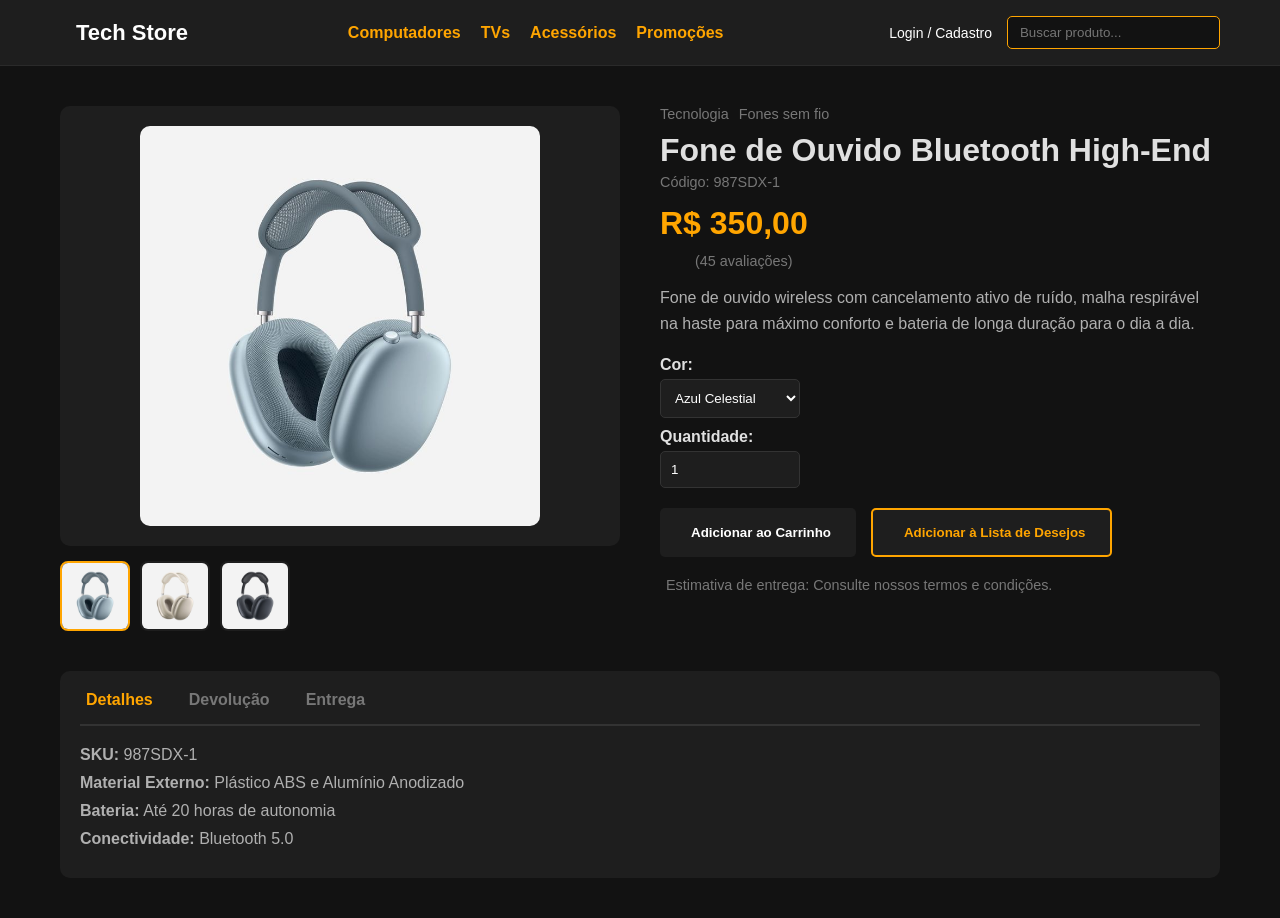
==== pagina-de-produto/index.html @ 5d7f4a59 "Adiciona a estrutura inicial do projeto Portifólio" ====
<!DOCTYPE html>
<html lang="pt-BR">
<head>
  <meta charset="UTF-8">
  <meta name="viewport" content="width=device-width, initial-scale=1.0">
  <title>Tech Store - Fone de Ouvido Bluetooth</title>

  <!-- Biblioteca de Ícones (Font Awesome) -->
  <link rel="stylesheet" href="[suspicious link removed]">
  
  <!-- Estilos Customizados -->
  <link rel="stylesheet" href="css/style.css">
</head>
<body>

  <!-- Cabeçalho / Navegação Superior -->
  <header>
    <div class="top-bar">
      <!-- Logo da Loja -->
      <div class="logo">
        <i class="fas fa-headphones-alt"></i>
        <h1>Tech Store</h1>
      </div>

      <!-- Links de Categorias -->
      <nav class="nav">
        <a href="#">Computadores</a>
        <a href="#">TVs</a>
        <a href="#">Acessórios</a>
        <a href="#">Promoções</a>
      </nav>

      <!-- Busca e Login do Usuário -->
      <div class="user-options">
        <a href="#"><i class="fas fa-user"></i> Login / Cadastro</a>
        <div class="search-box">
          <input type="text" placeholder="Buscar produto...">
          <i class="fas fa-search"></i>
        </div>
      </div>
    </div>
  </header>

  <!-- Conteúdo Principal do Produto -->
  <main class="container">
    <div class="product-details">

      <!-- Galeria de Imagens do Produto -->
      <div class="product-gallery">
        <div class="main-image-container">
          <img id="main-product-img" src="img/fone2.jpg" alt="Fone de Ouvido Bluetooth Azul">
        </div>
        <div class="gallery-thumbnails">
          <img src="img/fone2.jpg" class="active-thumb" data-color="azul" alt="Fone Azul">
          <img src="img/fone3.jpg" data-color="bege" alt="Fone Bege">
          <img src="img/fone1.jpg" data-color="preto" alt="Fone Preto">
        </div>
      </div>

      <!-- Informações do Produto -->
      <div class="product-info">
        <p class="product-path">
          Tecnologia <i class="fas fa-chevron-right"></i> Fones sem fio
        </p>

        <h2 id="product-title">Fone de Ouvido Bluetooth High-End</h2>
        <p class="product-code">Código: 987SDX-1</p>
        
        <p class="price">R$ 350,00</p>

        <!-- Avaliação por Estrelas -->
        <p class="rating">
          <i class="fas fa-star"></i>
          <i class="fas fa-star"></i>
          <i class="fas fa-star"></i>
          <i class="fas fa-star"></i>
          <i class="fas fa-star-half-alt"></i>
          <span>(45 avaliações)</span>
        </p>

        <p class="product-description">
          Fone de ouvido wireless com cancelamento ativo de ruído, malha respirável na haste para máximo conforto e bateria de longa duração para o dia a dia.
        </p>

        <!-- Opções de Seleção de Cor e Quantidade -->
        <div class="product-options">
          <label for="color">Cor:</label>
          <select id="color">
            <option value="azul">Azul Celestial</option>
            <option value="bege">Bege Starlight</option>
            <option value="preto">Preto Space Gray</option>
          </select>

          <label for="quantity">Quantidade:</label>
          <input type="number" id="quantity" value="1" min="1" max="10">
        </div>

        <!-- Botões de Compra e Lista de Desejos -->
        <div class="buttons">
          <button class="add-to-cart">
            <i class="fas fa-shopping-cart"></i> Adicionar ao Carrinho
          </button>
          <button class="add-to-wishlist">
            <i class="fas fa-heart"></i> Adicionar à Lista de Desejos
          </button>
        </div>

        <!-- Frete e Entrega -->
        <p class="delivery">
          <i class="fas fa-truck"></i> Estimativa de entrega: Consulte nossos termos e condições.
        </p>
      </div>

    </div>

    <!-- Abas de Especificações Técnicas -->
    <div class="product-specs">
      <ul class="tabs">
        <li class="tab-item active"><i class="fas fa-info-circle"></i> Detalhes</li>
        <li class="tab-item"><i class="fas fa-undo"></i> Devolução</li>
        <li class="tab-item"><i class="fas fa-shipping-fast"></i> Entrega</li>
      </ul>

      <div class="specs-content">
        <p><strong>SKU:</strong> 987SDX-1</p>
        <p><strong>Material Externo:</strong> Plástico ABS e Alumínio Anodizado</p>
        <p><strong>Bateria:</strong> Até 20 horas de autonomia</p>
        <p><strong>Conectividade:</strong> Bluetooth 5.0</p>
      </div>
    </div>
  </main>

  <script src="js/script.js"></script>
</body>
</html>
---- pagina-de-produto/css/style.css ----
/* Resets e Estilos Globais */
* {
  margin: 0;
  padding: 0;
  box-sizing: border-box;
  font-family: Arial, Helvetica, sans-serif;
}

body {
  background-color: #121212;
  color: #e0e0e0;
}

i {
  margin-right: 6px;
}

/* Header & Barra Superior */
header {
  background-color: #1e1e1e;
  border-bottom: 1px solid #2a2a2a;
}

.top-bar {
  max-width: 1200px;
  margin: 0 auto;
  display: flex;
  align-items: center;
  justify-content: space-between;
  padding: 16px 20px;
}

.logo {
  display: flex;
  align-items: center;
  gap: 10px;
  color: #ffa500;
}

.logo h1 {
  font-size: 22px;
  color: #ffffff;
}

.nav {
  display: flex;
  gap: 20px;
}

.nav a {
  color: #ffa500;
  text-decoration: none;
  font-weight: bold;
  transition: color 0.3s;
}

.nav a:hover {
  color: #e69500;
}

.user-options {
  display: flex;
  align-items: center;
  gap: 15px;
}

.user-options a {
  color: #ffffff;
  text-decoration: none;
  font-size: 14px;
}

.search-box {
  position: relative;
  display: flex;
  align-items: center;
}

.search-box input {
  padding: 8px 12px;
  padding-right: 30px;
  border-radius: 5px;
  border: 1px solid #ffa500;
  background-color: #121212;
  color: #fff;
  outline: none;
}

.search-box i {
  position: absolute;
  right: 8px;
  color: #ffa500;
  margin: 0;
}

/* Container Principal */
.container {
  max-width: 1200px;
  margin: 20px auto;
  padding: 20px;
}

/* Detalhes do Produto */
.product-details {
  display: flex;
  gap: 40px;
}

.product-gallery {
  flex: 1;
}

.main-image-container {
  background-color: #1e1e1e;
  border-radius: 10px;
  padding: 20px;
  display: flex;
  justify-content: center;
  align-items: center;
}

.product-gallery img {
  width: 100%;
  max-width: 400px;
  border-radius: 10px;
  transition: opacity 0.3s ease;
}

.gallery-thumbnails {
  display: flex;
  gap: 10px;
  margin-top: 15px;
}

.gallery-thumbnails img {
  width: 70px;
  height: 70px;
  object-fit: cover;
  border: 2px solid transparent;
  border-radius: 8px;
  cursor: pointer;
  background-color: #1e1e1e;
  transition: border-color 0.3s ease, opacity 0.3s ease;
}

.gallery-thumbnails img:hover,
.gallery-thumbnails img.active-thumb {
  border-color: #ffa500;
}

/* Informações do Lado Direito */
.product-info {
  flex: 1;
}

.product-path {
  font-size: 0.9rem;
  color: #777777;
  margin-bottom: 10px;
}

.product-info h2 {
  font-size: 2rem;
  color: #e0e0e0;
  margin-bottom: 5px;
}

.product-code {
  color: #777777;
  font-size: 0.9rem;
  margin-bottom: 15px;
}

.price {
  font-size: 2rem;
  color: #ffa500;
  font-weight: bold;
  margin-bottom: 10px;
}

.rating {
  color: #81c784;
  margin-bottom: 15px;
}

.rating span {
  color: #777777;
  font-size: 0.9rem;
  margin-left: 5px;
}

.product-description {
  font-size: 1rem;
  line-height: 1.6;
  color: #b0b0b0;
  margin-bottom: 20px;
}

/* Formulário de Opções */
.product-options {
  margin: 20px 0;
}

.product-options label {
  display: block;
  font-weight: bold;
  margin-top: 10px;
  margin-bottom: 5px;
}

.product-options select,
.product-options input {
  width: 140px;
  padding: 10px;
  border: 1px solid #333;
  border-radius: 5px;
  background-color: #1e1e1e;
  color: #fff;
  outline: none;
}

/* Botões */
.buttons {
  display: flex;
  gap: 15px;
  margin-top: 20px;
}

.buttons button {
  padding: 15px 25px;
  border-radius: 5px;
  border: none;
  font-weight: bold;
  cursor: pointer;
  transition: background 0.3s ease, color 0.3s ease;
}

.add-to-cart {
  background-color: #1e1e1e;
  color: #ffffff;
}

.add-to-cart:hover {
  background-color: #388e3c;
}

.add-to-wishlist {
  background-color: #1e1e1e;
  color: #ffa500;
  border: 2px solid #ffa500 !important;
}

.add-to-wishlist:hover {
  background-color: #ffa500;
  color: #121212;
}

.delivery {
  margin-top: 20px;
  color: #777777;
  font-size: 0.9rem;
}

/* Especificações e Abas */
.product-specs {
  margin-top: 40px;
  background-color: #1e1e1e;
  border-radius: 10px;
  padding: 20px;
}

.tabs {
  display: flex;
  gap: 30px;
  list-style: none;
  border-bottom: 2px solid #333;
  padding-bottom: 15px;
  margin-bottom: 20px;
}

.tabs li {
  font-weight: bold;
  color: #777777;
  cursor: pointer;
  transition: color 0.3s ease;
}

.tabs li.active,
.tabs li:hover {
  color: #ffa500;
}

.specs-content p {
  color: #b0b0b0;
  font-size: 1rem;
  margin: 10px 0;
}

/* Responsividade (Media Queries) */
@media (max-width: 1024px) {
  .top-bar {
    flex-direction: column;
    gap: 15px;
    padding: 20px;
  }

  .product-details {
    flex-direction: column;
  }
}

@media (max-width: 425px) {
  .buttons {
    flex-direction: column;
  }

  .tabs {
    font-size: 0.85rem;
    gap: 15px;
  }
}
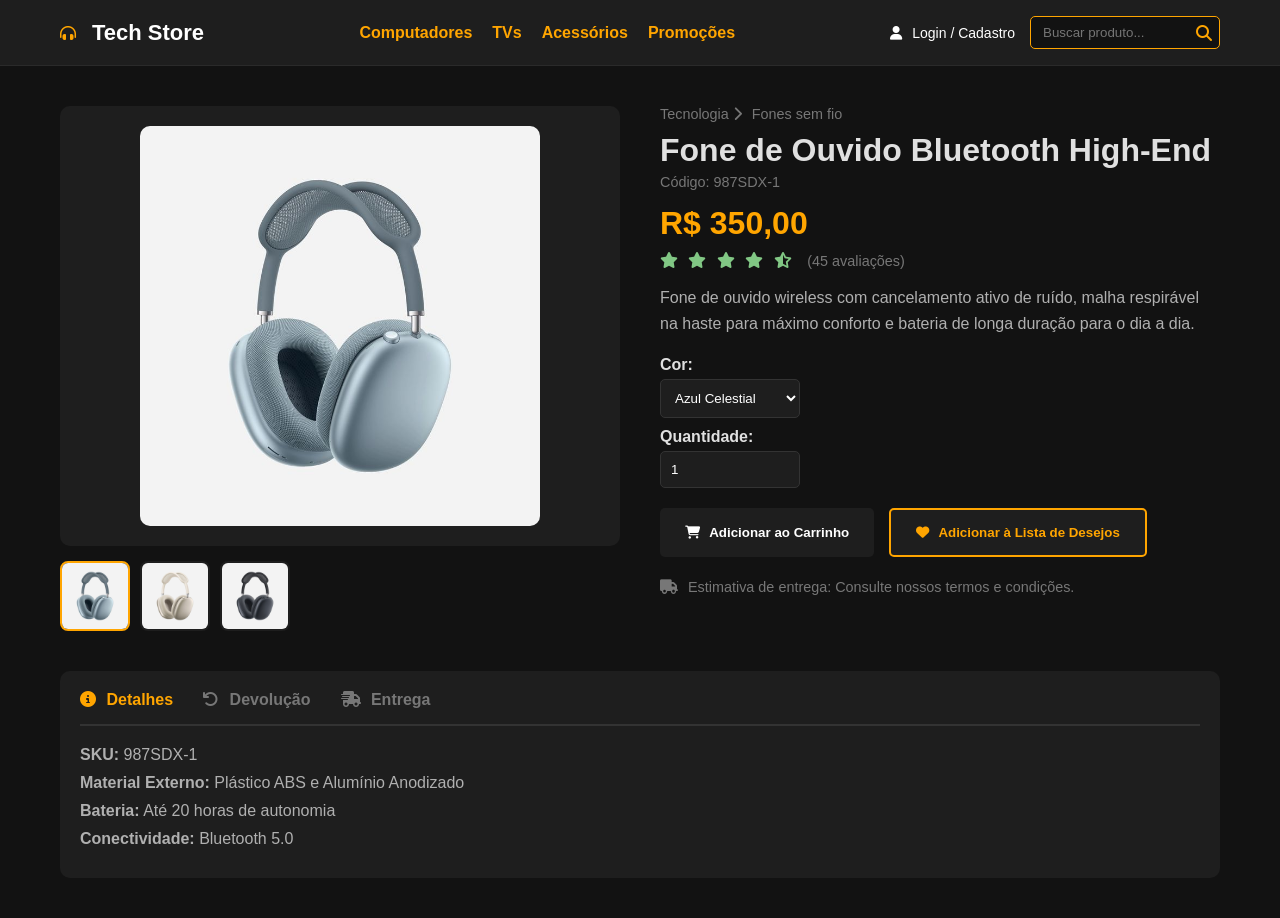
==== commit 76f9e07d: "Melhora responsividade da página de produto" ====
--- a/pagina-de-produto/index.html
+++ b/pagina-de-produto/index.html
@@ -1,135 +1,229 @@
 <!DOCTYPE html>
 <html lang="pt-BR">
+
 <head>
-  <meta charset="UTF-8">
-  <meta name="viewport" content="width=device-width, initial-scale=1.0">
-  <title>Tech Store - Fone de Ouvido Bluetooth</title>
-
-  <!-- Biblioteca de Ícones (Font Awesome) -->
-  <link rel="stylesheet" href="[suspicious link removed]">
-  
-  <!-- Estilos Customizados -->
-  <link rel="stylesheet" href="css/style.css">
+    <meta charset="UTF-8">
+    <meta name="viewport" content="width=device-width, initial-scale=1.0">
+
+    <title>Tech Store - Fone de Ouvido Bluetooth</title>
+
+    <!-- Biblioteca de Ícones (Font Awesome) -->
+    <link rel="stylesheet" href="https://cdnjs.cloudflare.com/ajax/libs/font-awesome/6.5.1/css/all.min.css">
+
+    <!-- Estilos Customizados -->
+    <link rel="stylesheet" href="css/style.css">
 </head>
+
 <body>
 
-  <!-- Cabeçalho / Navegação Superior -->
-  <header>
-    <div class="top-bar">
-      <!-- Logo da Loja -->
-      <div class="logo">
-        <i class="fas fa-headphones-alt"></i>
-        <h1>Tech Store</h1>
-      </div>
-
-      <!-- Links de Categorias -->
-      <nav class="nav">
-        <a href="#">Computadores</a>
-        <a href="#">TVs</a>
-        <a href="#">Acessórios</a>
-        <a href="#">Promoções</a>
-      </nav>
-
-      <!-- Busca e Login do Usuário -->
-      <div class="user-options">
-        <a href="#"><i class="fas fa-user"></i> Login / Cadastro</a>
-        <div class="search-box">
-          <input type="text" placeholder="Buscar produto...">
-          <i class="fas fa-search"></i>
+    <!-- Cabeçalho / Navegação Superior -->
+    <header>
+        <div class="top-bar">
+
+            <!-- Logo da Loja -->
+            <div class="logo">
+                <i class="fas fa-headphones-alt"></i>
+                <h1>Tech Store</h1>
+            </div>
+
+            <!-- Links de Categorias -->
+            <nav class="nav">
+                <a href="#">Computadores</a>
+                <a href="#">TVs</a>
+                <a href="#">Acessórios</a>
+                <a href="#">Promoções</a>
+            </nav>
+
+            <!-- Busca e Login do Usuário -->
+            <div class="user-options">
+                <a href="#">
+                    <i class="fas fa-user"></i>
+                    Login / Cadastro
+                </a>
+
+                <div class="search-box">
+                    <input type="text" placeholder="Buscar produto...">
+                    <i class="fas fa-search"></i>
+                </div>
+            </div>
+
         </div>
-      </div>
-    </div>
-  </header>
-
-  <!-- Conteúdo Principal do Produto -->
-  <main class="container">
-    <div class="product-details">
-
-      <!-- Galeria de Imagens do Produto -->
-      <div class="product-gallery">
-        <div class="main-image-container">
-          <img id="main-product-img" src="img/fone2.jpg" alt="Fone de Ouvido Bluetooth Azul">
+    </header>
+
+    <!-- Conteúdo Principal do Produto -->
+    <main class="container">
+
+        <div class="product-details">
+
+            <!-- Galeria de Imagens do Produto -->
+            <div class="product-gallery">
+
+                <div class="main-image-container">
+                    <img
+                        id="main-product-img"
+                        src="img/fone2.jpg"
+                        alt="Fone de Ouvido Bluetooth Azul"
+                    >
+                </div>
+
+                <div class="gallery-thumbnails">
+                    <img
+                        src="img/fone2.jpg"
+                        class="active-thumb"
+                        data-color="azul"
+                        alt="Fone Azul"
+                    >
+
+                    <img
+                        src="img/fone3.jpg"
+                        data-color="bege"
+                        alt="Fone Bege"
+                    >
+
+                    <img
+                        src="img/fone1.jpg"
+                        data-color="preto"
+                        alt="Fone Preto"
+                    >
+                </div>
+
+            </div>
+
+            <!-- Informações do Produto -->
+            <div class="product-info">
+
+                <p class="product-path">
+                    Tecnologia
+                    <i class="fas fa-chevron-right"></i>
+                    Fones sem fio
+                </p>
+
+                <h2 id="product-title">
+                    Fone de Ouvido Bluetooth High-End
+                </h2>
+
+                <p class="product-code">
+                    Código: 987SDX-1
+                </p>
+
+                <p class="price">R$ 350,00</p>
+
+                <!-- Avaliação por Estrelas -->
+                <p class="rating">
+                    <i class="fas fa-star"></i>
+                    <i class="fas fa-star"></i>
+                    <i class="fas fa-star"></i>
+                    <i class="fas fa-star"></i>
+                    <i class="fas fa-star-half-alt"></i>
+
+                    <span>(45 avaliações)</span>
+                </p>
+
+                <p class="product-description">
+                    Fone de ouvido wireless com cancelamento ativo de ruído,
+                    malha respirável na haste para máximo conforto e bateria
+                    de longa duração para o dia a dia.
+                </p>
+
+                <!-- Opções de Seleção de Cor e Quantidade -->
+                <div class="product-options">
+
+                    <label for="color">Cor:</label>
+
+                    <select id="color">
+                        <option value="azul">Azul Celestial</option>
+                        <option value="bege">Bege Starlight</option>
+                        <option value="preto">Preto Space Gray</option>
+                    </select>
+
+                    <label for="quantity">Quantidade:</label>
+
+                    <input
+                        type="number"
+                        id="quantity"
+                        value="1"
+                        min="1"
+                        max="10"
+                    >
+
+                </div>
+
+                <!-- Botões de Compra e Lista de Desejos -->
+                <div class="buttons">
+
+                    <button class="add-to-cart">
+                        <i class="fas fa-shopping-cart"></i>
+                        Adicionar ao Carrinho
+                    </button>
+
+                    <button class="add-to-wishlist">
+                        <i class="fas fa-heart"></i>
+                        Adicionar à Lista de Desejos
+                    </button>
+
+                </div>
+
+                <!-- Frete e Entrega -->
+                <p class="delivery">
+                    <i class="fas fa-truck"></i>
+                    Estimativa de entrega: Consulte nossos termos e condições.
+                </p>
+
+            </div>
+
         </div>
-        <div class="gallery-thumbnails">
-          <img src="img/fone2.jpg" class="active-thumb" data-color="azul" alt="Fone Azul">
-          <img src="img/fone3.jpg" data-color="bege" alt="Fone Bege">
-          <img src="img/fone1.jpg" data-color="preto" alt="Fone Preto">
+
+        <!-- Abas de Especificações Técnicas -->
+        <div class="product-specs">
+
+            <ul class="tabs">
+
+                <li class="tab-item active">
+                    <i class="fas fa-info-circle"></i>
+                    Detalhes
+                </li>
+
+                <li class="tab-item">
+                    <i class="fas fa-undo"></i>
+                    Devolução
+                </li>
+
+                <li class="tab-item">
+                    <i class="fas fa-shipping-fast"></i>
+                    Entrega
+                </li>
+
+            </ul>
+
+            <div class="specs-content">
+
+                <p>
+                    <strong>SKU:</strong> 987SDX-1
+                </p>
+
+                <p>
+                    <strong>Material Externo:</strong>
+                    Plástico ABS e Alumínio Anodizado
+                </p>
+
+                <p>
+                    <strong>Bateria:</strong>
+                    Até 20 horas de autonomia
+                </p>
+
+                <p>
+                    <strong>Conectividade:</strong>
+                    Bluetooth 5.0
+                </p>
+
+            </div>
+
         </div>
-      </div>
-
-      <!-- Informações do Produto -->
-      <div class="product-info">
-        <p class="product-path">
-          Tecnologia <i class="fas fa-chevron-right"></i> Fones sem fio
-        </p>
-
-        <h2 id="product-title">Fone de Ouvido Bluetooth High-End</h2>
-        <p class="product-code">Código: 987SDX-1</p>
-        
-        <p class="price">R$ 350,00</p>
-
-        <!-- Avaliação por Estrelas -->
-        <p class="rating">
-          <i class="fas fa-star"></i>
-          <i class="fas fa-star"></i>
-          <i class="fas fa-star"></i>
-          <i class="fas fa-star"></i>
-          <i class="fas fa-star-half-alt"></i>
-          <span>(45 avaliações)</span>
-        </p>
-
-        <p class="product-description">
-          Fone de ouvido wireless com cancelamento ativo de ruído, malha respirável na haste para máximo conforto e bateria de longa duração para o dia a dia.
-        </p>
-
-        <!-- Opções de Seleção de Cor e Quantidade -->
-        <div class="product-options">
-          <label for="color">Cor:</label>
-          <select id="color">
-            <option value="azul">Azul Celestial</option>
-            <option value="bege">Bege Starlight</option>
-            <option value="preto">Preto Space Gray</option>
-          </select>
-
-          <label for="quantity">Quantidade:</label>
-          <input type="number" id="quantity" value="1" min="1" max="10">
-        </div>
-
-        <!-- Botões de Compra e Lista de Desejos -->
-        <div class="buttons">
-          <button class="add-to-cart">
-            <i class="fas fa-shopping-cart"></i> Adicionar ao Carrinho
-          </button>
-          <button class="add-to-wishlist">
-            <i class="fas fa-heart"></i> Adicionar à Lista de Desejos
-          </button>
-        </div>
-
-        <!-- Frete e Entrega -->
-        <p class="delivery">
-          <i class="fas fa-truck"></i> Estimativa de entrega: Consulte nossos termos e condições.
-        </p>
-      </div>
-
-    </div>
-
-    <!-- Abas de Especificações Técnicas -->
-    <div class="product-specs">
-      <ul class="tabs">
-        <li class="tab-item active"><i class="fas fa-info-circle"></i> Detalhes</li>
-        <li class="tab-item"><i class="fas fa-undo"></i> Devolução</li>
-        <li class="tab-item"><i class="fas fa-shipping-fast"></i> Entrega</li>
-      </ul>
-
-      <div class="specs-content">
-        <p><strong>SKU:</strong> 987SDX-1</p>
-        <p><strong>Material Externo:</strong> Plástico ABS e Alumínio Anodizado</p>
-        <p><strong>Bateria:</strong> Até 20 horas de autonomia</p>
-        <p><strong>Conectividade:</strong> Bluetooth 5.0</p>
-      </div>
-    </div>
-  </main>
-
-  <script src="js/script.js"></script>
+
+    </main>
+
+    <!-- JavaScript -->
+    <script src="src/script.js"></script>
+
 </body>
 </html>
--- a/pagina-de-produto/css/style.css
+++ b/pagina-de-produto/css/style.css
@@ -1,321 +1,423 @@
-/* Resets e Estilos Globais */
+/* Reset e estilos globais */
 * {
-  margin: 0;
-  padding: 0;
-  box-sizing: border-box;
-  font-family: Arial, Helvetica, sans-serif;
+    margin: 0;
+    padding: 0;
+    box-sizing: border-box;
+    font-family: Arial, Helvetica, sans-serif;
 }
 
 body {
-  background-color: #121212;
-  color: #e0e0e0;
+    background-color: #121212;
+    color: #e0e0e0;
 }
 
 i {
-  margin-right: 6px;
-}
-
-/* Header & Barra Superior */
+    margin-right: 6px;
+}
+
+/* Cabeçalho e barra superior */
 header {
-  background-color: #1e1e1e;
-  border-bottom: 1px solid #2a2a2a;
+    background-color: #1e1e1e;
+    border-bottom: 1px solid #2a2a2a;
 }
 
 .top-bar {
-  max-width: 1200px;
-  margin: 0 auto;
-  display: flex;
-  align-items: center;
-  justify-content: space-between;
-  padding: 16px 20px;
+    max-width: 1200px;
+    margin: 0 auto;
+    display: flex;
+    align-items: center;
+    justify-content: space-between;
+    gap: 20px;
+    padding: 16px 20px;
 }
 
 .logo {
-  display: flex;
-  align-items: center;
-  gap: 10px;
-  color: #ffa500;
+    display: flex;
+    align-items: center;
+    gap: 10px;
+    color: #ffa500;
+    flex-shrink: 0;
 }
 
 .logo h1 {
-  font-size: 22px;
-  color: #ffffff;
+    font-size: 22px;
+    color: #ffffff;
 }
 
 .nav {
-  display: flex;
-  gap: 20px;
+    display: flex;
+    align-items: center;
+    justify-content: center;
+    flex-wrap: wrap;
+    gap: 20px;
 }
 
 .nav a {
-  color: #ffa500;
-  text-decoration: none;
-  font-weight: bold;
-  transition: color 0.3s;
+    color: #ffa500;
+    text-decoration: none;
+    font-weight: bold;
+    transition: color 0.3s;
 }
 
 .nav a:hover {
-  color: #e69500;
+    color: #e69500;
 }
 
 .user-options {
-  display: flex;
-  align-items: center;
-  gap: 15px;
+    display: flex;
+    align-items: center;
+    gap: 15px;
 }
 
 .user-options a {
-  color: #ffffff;
-  text-decoration: none;
-  font-size: 14px;
+    color: #ffffff;
+    text-decoration: none;
+    font-size: 14px;
+    white-space: nowrap;
 }
 
 .search-box {
-  position: relative;
-  display: flex;
-  align-items: center;
+    position: relative;
+    display: flex;
+    align-items: center;
 }
 
 .search-box input {
-  padding: 8px 12px;
-  padding-right: 30px;
-  border-radius: 5px;
-  border: 1px solid #ffa500;
-  background-color: #121212;
-  color: #fff;
-  outline: none;
+    width: 190px;
+    max-width: 100%;
+    padding: 8px 30px 8px 12px;
+    border-radius: 5px;
+    border: 1px solid #ffa500;
+    background-color: #121212;
+    color: #fff;
+    outline: none;
 }
 
 .search-box i {
-  position: absolute;
-  right: 8px;
-  color: #ffa500;
-  margin: 0;
-}
-
-/* Container Principal */
+    position: absolute;
+    right: 8px;
+    color: #ffa500;
+    margin: 0;
+}
+
+/* Container principal */
 .container {
-  max-width: 1200px;
-  margin: 20px auto;
-  padding: 20px;
-}
-
-/* Detalhes do Produto */
+    width: 100%;
+    max-width: 1200px;
+    margin: 20px auto;
+    padding: 20px;
+}
+
+/* Detalhes do produto */
 .product-details {
-  display: flex;
-  gap: 40px;
+    display: flex;
+    align-items: flex-start;
+    gap: 40px;
 }
 
 .product-gallery {
-  flex: 1;
+    flex: 1;
+    min-width: 0;
 }
 
 .main-image-container {
-  background-color: #1e1e1e;
-  border-radius: 10px;
-  padding: 20px;
-  display: flex;
-  justify-content: center;
-  align-items: center;
-}
-
-.product-gallery img {
-  width: 100%;
-  max-width: 400px;
-  border-radius: 10px;
-  transition: opacity 0.3s ease;
+    min-height: 350px;
+    background-color: #1e1e1e;
+    border-radius: 10px;
+    padding: 20px;
+    display: flex;
+    justify-content: center;
+    align-items: center;
+}
+
+.main-image-container img {
+    width: 100%;
+    max-width: 400px;
+    max-height: 400px;
+    object-fit: contain;
+    border-radius: 10px;
+    transition: opacity 0.3s ease;
 }
 
 .gallery-thumbnails {
-  display: flex;
-  gap: 10px;
-  margin-top: 15px;
+    display: flex;
+    flex-wrap: wrap;
+    gap: 10px;
+    margin-top: 15px;
 }
 
 .gallery-thumbnails img {
-  width: 70px;
-  height: 70px;
-  object-fit: cover;
-  border: 2px solid transparent;
-  border-radius: 8px;
-  cursor: pointer;
-  background-color: #1e1e1e;
-  transition: border-color 0.3s ease, opacity 0.3s ease;
+    width: 70px;
+    height: 70px;
+    object-fit: cover;
+    border: 2px solid transparent;
+    border-radius: 8px;
+    cursor: pointer;
+    background-color: #1e1e1e;
+    transition: border-color 0.3s ease, opacity 0.3s ease;
 }
 
 .gallery-thumbnails img:hover,
 .gallery-thumbnails img.active-thumb {
-  border-color: #ffa500;
-}
-
-/* Informações do Lado Direito */
+    border-color: #ffa500;
+}
+
+/* Informações do produto */
 .product-info {
-  flex: 1;
+    flex: 1;
+    min-width: 0;
 }
 
 .product-path {
-  font-size: 0.9rem;
-  color: #777777;
-  margin-bottom: 10px;
+    font-size: 0.9rem;
+    color: #777777;
+    margin-bottom: 10px;
 }
 
 .product-info h2 {
-  font-size: 2rem;
-  color: #e0e0e0;
-  margin-bottom: 5px;
+    font-size: 2rem;
+    color: #e0e0e0;
+    margin-bottom: 5px;
 }
 
 .product-code {
-  color: #777777;
-  font-size: 0.9rem;
-  margin-bottom: 15px;
+    color: #777777;
+    font-size: 0.9rem;
+    margin-bottom: 15px;
 }
 
 .price {
-  font-size: 2rem;
-  color: #ffa500;
-  font-weight: bold;
-  margin-bottom: 10px;
+    font-size: 2rem;
+    color: #ffa500;
+    font-weight: bold;
+    margin-bottom: 10px;
 }
 
 .rating {
-  color: #81c784;
-  margin-bottom: 15px;
+    color: #81c784;
+    margin-bottom: 15px;
 }
 
 .rating span {
-  color: #777777;
-  font-size: 0.9rem;
-  margin-left: 5px;
+    color: #777777;
+    font-size: 0.9rem;
+    margin-left: 5px;
 }
 
 .product-description {
-  font-size: 1rem;
-  line-height: 1.6;
-  color: #b0b0b0;
-  margin-bottom: 20px;
-}
-
-/* Formulário de Opções */
+    font-size: 1rem;
+    line-height: 1.6;
+    color: #b0b0b0;
+    margin-bottom: 20px;
+}
+
+/* Formulário de opções */
 .product-options {
-  margin: 20px 0;
+    margin: 20px 0;
 }
 
 .product-options label {
-  display: block;
-  font-weight: bold;
-  margin-top: 10px;
-  margin-bottom: 5px;
+    display: block;
+    font-weight: bold;
+    margin-top: 10px;
+    margin-bottom: 5px;
 }
 
 .product-options select,
 .product-options input {
-  width: 140px;
-  padding: 10px;
-  border: 1px solid #333;
-  border-radius: 5px;
-  background-color: #1e1e1e;
-  color: #fff;
-  outline: none;
+    width: 140px;
+    max-width: 100%;
+    padding: 10px;
+    border: 1px solid #333;
+    border-radius: 5px;
+    background-color: #1e1e1e;
+    color: #fff;
+    outline: none;
 }
 
 /* Botões */
 .buttons {
-  display: flex;
-  gap: 15px;
-  margin-top: 20px;
+    display: flex;
+    flex-wrap: wrap;
+    gap: 15px;
+    margin-top: 20px;
 }
 
 .buttons button {
-  padding: 15px 25px;
-  border-radius: 5px;
-  border: none;
-  font-weight: bold;
-  cursor: pointer;
-  transition: background 0.3s ease, color 0.3s ease;
+    padding: 15px 25px;
+    border-radius: 5px;
+    border: none;
+    font-weight: bold;
+    cursor: pointer;
+    transition: background 0.3s ease, color 0.3s ease;
 }
 
 .add-to-cart {
-  background-color: #1e1e1e;
-  color: #ffffff;
+    background-color: #1e1e1e;
+    color: #ffffff;
 }
 
 .add-to-cart:hover {
-  background-color: #388e3c;
+    background-color: #388e3c;
 }
 
 .add-to-wishlist {
-  background-color: #1e1e1e;
-  color: #ffa500;
-  border: 2px solid #ffa500 !important;
+    background-color: #1e1e1e;
+    color: #ffa500;
+    border: 2px solid #ffa500 !important;
 }
 
 .add-to-wishlist:hover {
-  background-color: #ffa500;
-  color: #121212;
+    background-color: #ffa500;
+    color: #121212;
 }
 
 .delivery {
-  margin-top: 20px;
-  color: #777777;
-  font-size: 0.9rem;
-}
-
-/* Especificações e Abas */
+    margin-top: 20px;
+    color: #777777;
+    font-size: 0.9rem;
+    line-height: 1.5;
+}
+
+/* Especificações e abas */
 .product-specs {
-  margin-top: 40px;
-  background-color: #1e1e1e;
-  border-radius: 10px;
-  padding: 20px;
+    margin-top: 40px;
+    background-color: #1e1e1e;
+    border-radius: 10px;
+    padding: 20px;
 }
 
 .tabs {
-  display: flex;
-  gap: 30px;
-  list-style: none;
-  border-bottom: 2px solid #333;
-  padding-bottom: 15px;
-  margin-bottom: 20px;
+    display: flex;
+    flex-wrap: wrap;
+    gap: 30px;
+    list-style: none;
+    border-bottom: 2px solid #333;
+    padding-bottom: 15px;
+    margin-bottom: 20px;
 }
 
 .tabs li {
-  font-weight: bold;
-  color: #777777;
-  cursor: pointer;
-  transition: color 0.3s ease;
+    font-weight: bold;
+    color: #777777;
+    cursor: pointer;
+    transition: color 0.3s ease;
 }
 
 .tabs li.active,
 .tabs li:hover {
-  color: #ffa500;
+    color: #ffa500;
 }
 
 .specs-content p {
-  color: #b0b0b0;
-  font-size: 1rem;
-  margin: 10px 0;
-}
-
-/* Responsividade (Media Queries) */
+    color: #b0b0b0;
+    font-size: 1rem;
+    margin: 10px 0;
+}
+
+/* Tablets e telas menores */
 @media (max-width: 1024px) {
-  .top-bar {
-    flex-direction: column;
-    gap: 15px;
-    padding: 20px;
-  }
-
-  .product-details {
-    flex-direction: column;
-  }
-}
-
-@media (max-width: 425px) {
-  .buttons {
-    flex-direction: column;
-  }
-
-  .tabs {
-    font-size: 0.85rem;
-    gap: 15px;
-  }
+    .top-bar {
+        flex-direction: column;
+        gap: 18px;
+    }
+
+    .product-details {
+        gap: 25px;
+    }
+}
+
+/* Celulares */
+@media (max-width: 650px) {
+    .top-bar {
+        padding: 20px 15px;
+    }
+
+    .nav {
+        gap: 12px;
+    }
+
+    .nav a {
+        font-size: 14px;
+    }
+
+    .user-options {
+        width: 100%;
+        flex-direction: column;
+    }
+
+    .search-box {
+        width: 100%;
+    }
+
+    .search-box input {
+        width: 100%;
+    }
+
+    .container {
+        padding: 15px;
+    }
+
+    .product-details {
+        flex-direction: column;
+        gap: 30px;
+    }
+
+    .product-gallery,
+    .product-info {
+        width: 100%;
+    }
+
+    .main-image-container {
+        min-height: 260px;
+    }
+
+    .main-image-container img {
+        max-height: 280px;
+    }
+
+    .product-info h2 {
+        font-size: 1.6rem;
+    }
+
+    .buttons {
+        flex-direction: column;
+    }
+
+    .buttons button {
+        width: 100%;
+    }
+
+    .product-specs {
+        padding: 15px;
+    }
+
+    .tabs {
+        gap: 15px;
+        font-size: 0.85rem;
+    }
+}
+
+/* Celulares muito estreitos */
+@media (max-width: 380px) {
+    .logo h1 {
+        font-size: 20px;
+    }
+
+    .nav {
+        gap: 10px;
+    }
+
+    .nav a {
+        font-size: 12px;
+    }
+
+    .price {
+        font-size: 1.7rem;
+    }
+
+    .tabs {
+        gap: 10px;
+        font-size: 0.78rem;
+    }
 }
